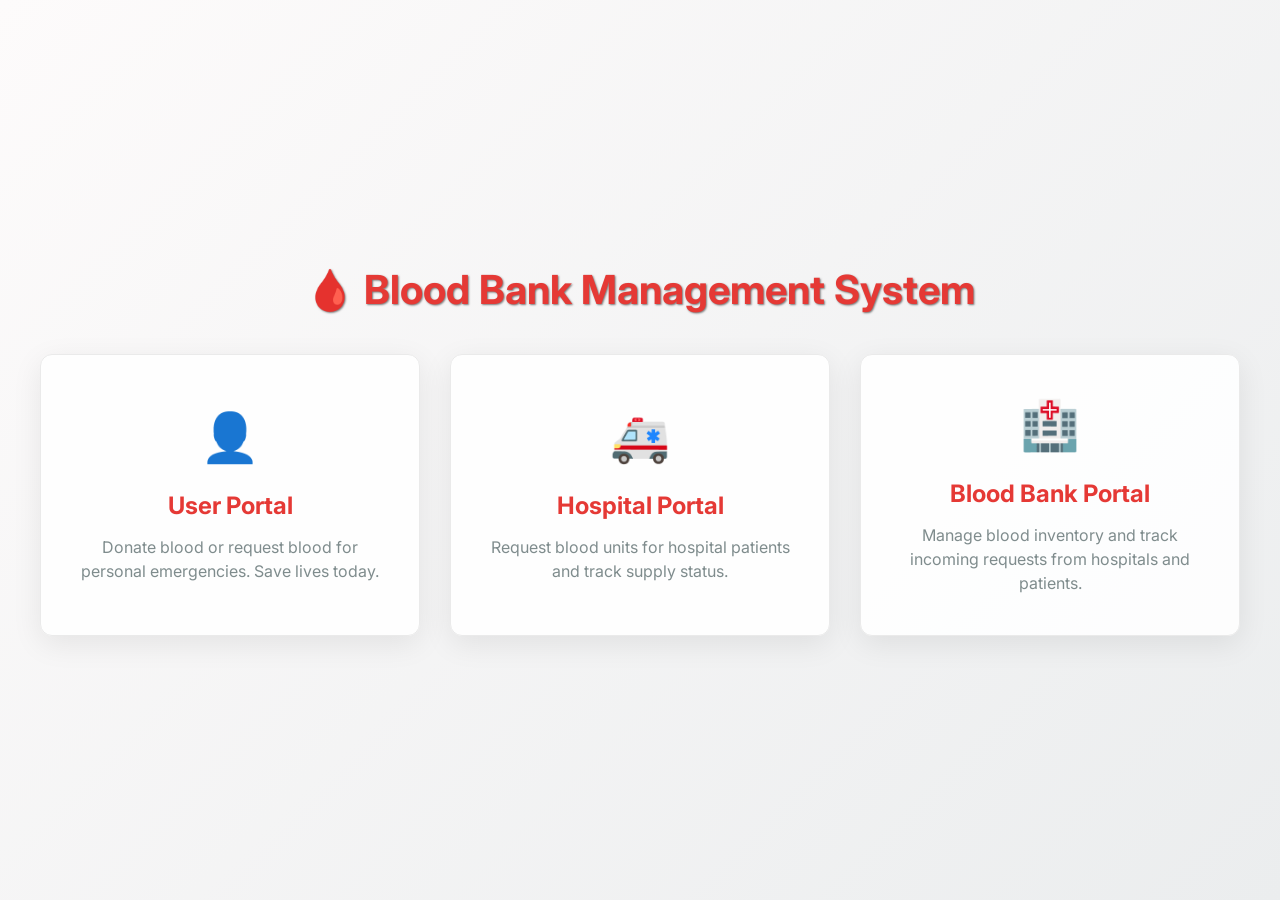
==== index.html @ 9276a055 "Complete Hackathon Enhancements: Hospital Portal and Light UI" ====
<!DOCTYPE html>
<html lang="en">
<head>
    <meta charset="UTF-8">
    <meta name="viewport" content="width=device-width, initial-scale=1.0">
    <title>Blood Bank System | Welcome</title>
    <link rel="stylesheet" href="style.css">
</head>
<body>
    <div class="container animate-in">
        <h1>🩸 Blood Bank Management System</h1>
        
        <div class="portals">
            <a href="user.html" class="portal-card delay-1">
                <div class="icon">👤</div>
                <h2>User Portal</h2>
                <p>Donate blood or request blood for personal emergencies. Save lives today.</p>
            </a>

            <a href="hospital.html" class="portal-card delay-2">
                <div class="icon">🚑</div>
                <h2>Hospital Portal</h2>
                <p>Request blood units for hospital patients and track supply status.</p>
            </a>

            <a href="bank.html" class="portal-card delay-3">
                <div class="icon">🏥</div>
                <h2>Blood Bank Portal</h2>
                <p>Manage blood inventory and track incoming requests from hospitals and patients.</p>
            </a>
        </div>
    </div>
</body>
</html>
---- style.css ----
@import url('https://fonts.googleapis.com/css2?family=Inter:wght@300;400;500;600;700&display=swap');

:root {
    --primary-color: #e53935;
    --primary-hover: #c62828;
    --bg-color: #f4f7f6;
    --card-bg: rgba(255, 255, 255, 0.9);
    --text-color: #2c3e50;
    --text-muted: #7f8c8d;
    --success-bg: #e8f5e9;
    --success-text: #2e7d32;
    --warning-bg: #fff3e0;
    --warning-text: #e65100;
    --danger-bg: #ffebee;
    --danger-text: #c62828;
    --shadow: 0 8px 30px rgba(0, 0, 0, 0.08);
    --border-radius: 12px;
    --border-color: #eaeaea;
}

* {
    margin: 0;
    padding: 0;
    box-sizing: border-box;
    font-family: 'Inter', sans-serif;
}

body {
    background: var(--bg-color);
    background-image: linear-gradient(135deg, #fdfbfb 0%, #ebedee 100%);
    color: var(--text-color);
    min-height: 100vh;
    padding: 20px;
    display: flex;
    justify-content: center;
    align-items: center;
}

.container {
    width: 100%;
    max-width: 1200px;
    margin: 0 auto;
}

h1 {
    text-align: center;
    color: var(--primary-color);
    margin-bottom: 40px;
    font-size: 2.5rem;
    font-weight: 700;
    text-shadow: 1px 1px 2px rgba(0,0,0,0.5);
}

.dashboard-header {
    display: flex;
    justify-content: space-between;
    align-items: center;
    margin-bottom: 30px;
}

.dashboard-header h1 {
    margin-bottom: 0;
    font-size: 2rem;
}

.back-link {
    text-decoration: none;
    color: var(--text-muted);
    font-weight: 500;
    transition: color 0.3s;
    display: inline-flex;
    align-items: center;
    gap: 8px;
}

.back-link:hover {
    color: var(--primary-color);
}

.portals {
    display: grid;
    grid-template-columns: repeat(auto-fit, minmax(300px, 1fr));
    gap: 30px;
    justify-content: center;
}

.portal-card {
    background: var(--card-bg);
    padding: 40px 30px;
    border-radius: var(--border-radius);
    box-shadow: var(--shadow);
    text-align: center;
    text-decoration: none;
    color: inherit;
    transition: transform 0.3s ease, box-shadow 0.3s ease, border-color 0.3s;
    border: 1px solid var(--border-color);
    display: flex;
    flex-direction: column;
    align-items: center;
    justify-content: center;
    gap: 15px;
}

.portal-card:hover {
    transform: translateY(-5px);
    box-shadow: 0 12px 40px rgba(0, 0, 0, 0.7);
    border-color: var(--primary-color);
}

.portal-card .icon {
    font-size: 3rem;
    margin-bottom: 10px;
}

.portal-card h2 {
    color: var(--primary-color);
    font-size: 1.5rem;
}

.portal-card p {
    color: var(--text-muted);
    line-height: 1.5;
}

/* Dashboard Specifics */
.stats-grid {
    display: grid;
    grid-template-columns: repeat(auto-fit, minmax(200px, 1fr));
    gap: 20px;
    margin-bottom: 30px;
}

.stat-card {
    background: var(--card-bg);
    border: 1px solid var(--border-color);
    padding: 20px;
    border-radius: var(--border-radius);
    text-align: center;
    box-shadow: var(--shadow);
}

.stat-card h3 {
    font-size: 1rem;
    color: var(--text-muted);
    margin-bottom: 10px;
}

.stat-card .value {
    font-size: 2rem;
    font-weight: 700;
    color: var(--primary-color);
}

.dashboard-grid {
    display: grid;
    grid-template-columns: repeat(auto-fit, minmax(350px, 1fr));
    gap: 30px;
}

.panel {
    background: var(--card-bg);
    padding: 30px;
    border-radius: var(--border-radius);
    box-shadow: var(--shadow);
    border: 1px solid var(--border-color);
    display: flex;
    flex-direction: column;
}

.panel h2 {
    color: var(--primary-color);
    margin-bottom: 20px;
    font-size: 1.5rem;
    display: flex;
    align-items: center;
    justify-content: space-between;
    border-bottom: 2px solid var(--border-color);
    padding-bottom: 10px;
}

.controls {
    display: flex;
    gap: 10px;
    margin-bottom: 15px;
}

.controls input, .controls select {
    padding: 8px 12px;
    background: #ffffff;
    border: 1px solid var(--border-color);
    color: var(--text-color);
    border-radius: 6px;
    flex: 1;
}

/* Forms */
.form-group {
    margin-bottom: 20px;
}

label {
    display: block;
    margin-bottom: 8px;
    font-weight: 600;
    color: var(--text-muted);
}

input, select {
    width: 100%;
    padding: 12px 15px;
    border: 1px solid var(--border-color);
    border-radius: 8px;
    font-size: 1rem;
    transition: border-color 0.3s, box-shadow 0.3s;
    background: #ffffff;
    color: var(--text-color);
}

input:focus, select:focus {
    outline: none;
    border-color: var(--primary-color);
    box-shadow: 0 0 0 3px rgba(229, 57, 53, 0.2);
}

.checkbox-group {
    display: flex;
    align-items: center;
    gap: 10px;
    background: var(--danger-bg);
    padding: 10px 15px;
    border-radius: 8px;
    border: 1px solid var(--danger-text);
}

.checkbox-group input[type="checkbox"] {
    width: auto;
    transform: scale(1.2);
}

.checkbox-group label {
    margin: 0;
    color: var(--danger-text);
    font-weight: 700;
}

button {
    width: 100%;
    padding: 14px;
    background: var(--primary-color);
    color: white;
    border: none;
    border-radius: 8px;
    cursor: pointer;
    font-weight: 600;
    font-size: 1.1rem;
    transition: background-color 0.3s, transform 0.1s;
    margin-top: 10px;
}

button.btn-secondary {
    background: #424242;
}

button.btn-secondary:hover {
    background: #616161;
}

button.btn-success {
    background: #2e7d32;
}

button.btn-success:hover {
    background: #1b5e20;
}

button:hover {
    background: var(--primary-hover);
}

button:active {
    transform: scale(0.98);
}

/* Status & Lists */
.msg-success {
    background: var(--success-bg);
    padding: 15px;
    margin-bottom: 20px;
    border-radius: 8px;
    color: var(--success-text);
    font-weight: 500;
    text-align: center;
    border: 1px solid var(--success-text);
}

.inventory-list, .requests-list {
    display: flex;
    flex-direction: column;
    gap: 12px;
    max-height: 500px;
    overflow-y: auto;
    padding-right: 5px;
}

/* Scrollbar */
::-webkit-scrollbar { width: 8px; }
::-webkit-scrollbar-track { background: transparent; border-radius: 4px; }
::-webkit-scrollbar-thumb { background: #d0d0d0; border-radius: 4px; }
::-webkit-scrollbar-thumb:hover { background: #b0b0b0; }

.item {
    background: #ffffff;
    padding: 15px;
    border-left: 4px solid #e0e0e0;
    border-radius: 6px;
    box-shadow: 0 2px 8px rgba(0,0,0,0.05);
    display: flex;
    justify-content: space-between;
    align-items: center;
    transition: transform 0.2s, border-color 0.3s;
}

.item:hover {
    transform: translateX(5px);
}

.item.urgent {
    background: var(--danger-bg);
    border-left-color: var(--primary-color);
}

.item.critical-stock {
    border: 1px solid var(--primary-color);
    background: var(--danger-bg);
}

.item-left {
    display: flex;
    flex-direction: column;
    gap: 5px;
}

.item-type {
    font-weight: 700;
    color: var(--text-color);
    font-size: 1.1rem;
    display: flex;
    align-items: center;
    gap: 8px;
}

.item-units {
    background: #f0f0f0;
    padding: 5px 10px;
    border-radius: 20px;
    font-weight: 600;
    font-size: 0.9rem;
    color: var(--text-color);
}

.item-details {
    font-size: 0.85rem;
    color: var(--text-muted);
}

.badge {
    padding: 4px 8px;
    border-radius: 4px;
    font-size: 0.75rem;
    font-weight: 700;
    text-transform: uppercase;
}

.badge-warning { background: var(--warning-bg); color: var(--warning-text); }
.badge-success { background: var(--success-bg); color: var(--success-text); }
.badge-danger { background: var(--danger-bg); color: var(--danger-text); }
.badge-info { background: rgba(33, 150, 243, 0.2); color: #64b5f6; }

.timestamp {
    font-size: 0.75rem;
    color: #777;
    margin-top: 5px;
}

.action-btn {
    padding: 6px 12px;
    font-size: 0.85rem;
    margin-top: 0;
    width: auto;
}

/* Animations */
@keyframes fadeIn {
    from { opacity: 0; transform: translateY(20px); }
    to { opacity: 1; transform: translateY(0); }
}

.animate-in { animation: fadeIn 0.6s ease-out forwards; }
.delay-1 { animation: fadeIn 0.6s ease-out 0.1s forwards; opacity: 0; }
.delay-2 { animation: fadeIn 0.6s ease-out 0.2s forwards; opacity: 0; }
.delay-3 { animation: fadeIn 0.6s ease-out 0.3s forwards; opacity: 0; }
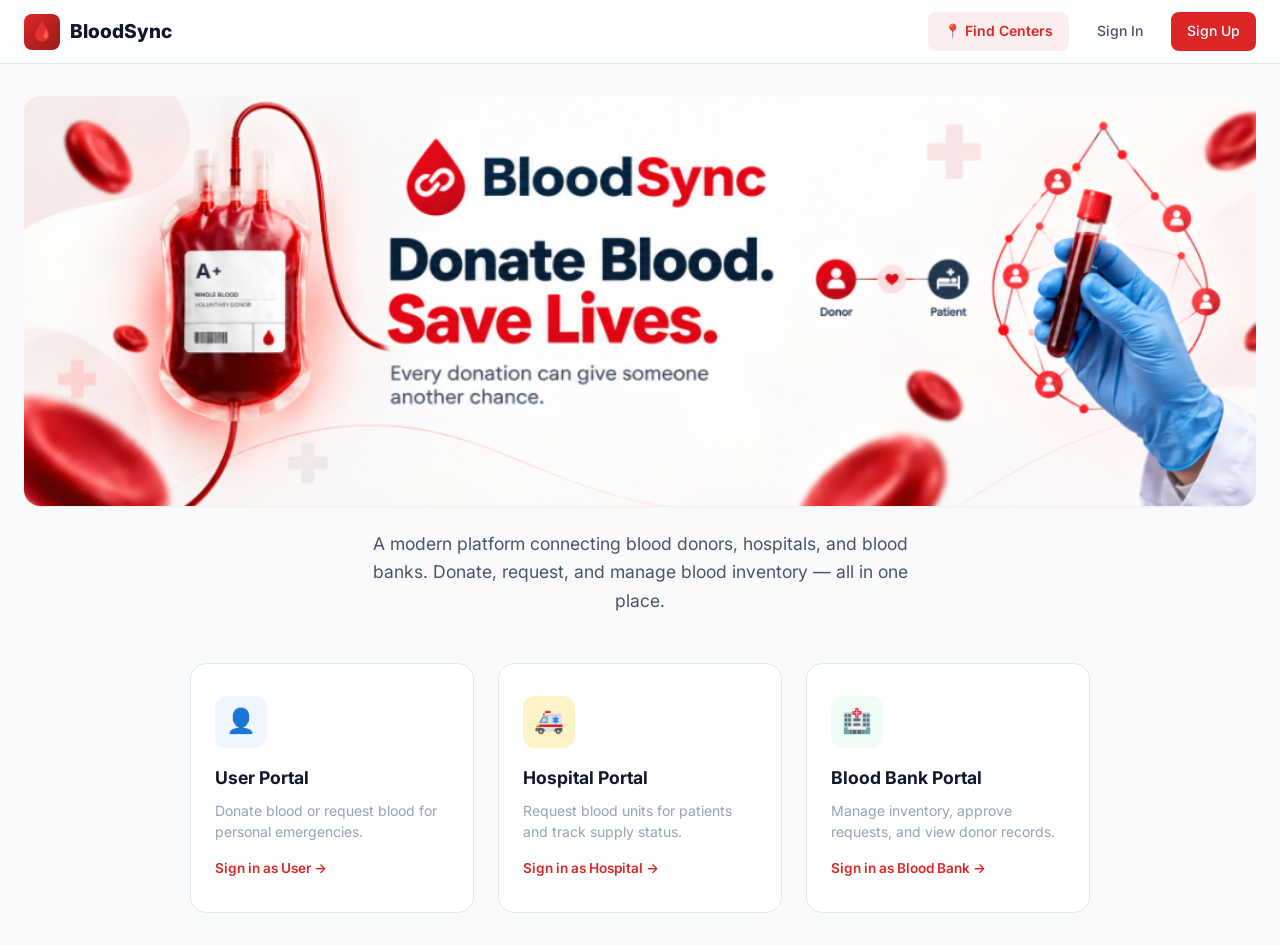
==== commit 93191346: "Added phone numbers, donor records, WhatsApp action and CSV export" ====
--- a/index.html
+++ b/index.html
@@ -3,30 +3,55 @@
 <head>
     <meta charset="UTF-8">
     <meta name="viewport" content="width=device-width, initial-scale=1.0">
-    <title>Blood Bank System | Welcome</title>
+    <title>BloodSync — Save Lives</title>
     <link rel="stylesheet" href="style.css">
 </head>
 <body>
-    <div class="container animate-in">
-        <h1>🩸 Blood Bank Management System</h1>
-        
-        <div class="portals">
-            <a href="user.html" class="portal-card delay-1">
-                <div class="icon">👤</div>
-                <h2>User Portal</h2>
-                <p>Donate blood or request blood for personal emergencies. Save lives today.</p>
+    <!-- NAVBAR -->
+    <nav class="navbar">
+        <a href="index.html" class="navbar-brand">
+            <div class="logo">🩸</div>
+            BloodSync
+        </a>
+        <div class="navbar-actions">
+            <a href="centers.php" class="nav-btn nav-btn-highlight">📍 Find Centers</a>
+            <a href="login.html" class="nav-btn nav-btn-ghost">Sign In</a>
+            <a href="register.html" class="nav-btn nav-btn-primary">Sign Up</a>
+        </div>
+    </nav>
+
+    <!-- HERO -->
+    <div class="page-wrapper">
+        <section class="hero animate-in" style="padding: 0; background: none; margin-bottom: 40px; box-shadow: none;">
+            <div class="hero-banner">
+                <img src="banner.png" alt="BloodSync Donate Blood. Save Lives." style="width: 100%; height: auto; border-radius: var(--radius-lg); box-shadow: var(--shadow-sm); display: block;">
+            </div>
+            <div style="text-align: center; margin-top: 24px; max-width: 800px; margin-left: auto; margin-right: auto;">
+                <p style="font-size: 1.1rem; color: var(--text-secondary); line-height: 1.6;">A modern platform connecting blood donors, hospitals, and blood banks. Donate, request, and manage blood inventory — all in one place.</p>
+            </div>
+        </section>
+
+        <!-- PORTAL CARDS -->
+        <div class="portal-grid">
+            <a href="login.html?role=user" class="portal-card delay-1">
+                <div class="portal-icon portal-icon-user">👤</div>
+                <h3>User Portal</h3>
+                <p>Donate blood or request blood for personal emergencies.</p>
+                <div class="portal-arrow">Sign in as User →</div>
             </a>
 
-            <a href="hospital.html" class="portal-card delay-2">
-                <div class="icon">🚑</div>
-                <h2>Hospital Portal</h2>
-                <p>Request blood units for hospital patients and track supply status.</p>
+            <a href="login.html?role=hospital" class="portal-card delay-2">
+                <div class="portal-icon portal-icon-hospital">🚑</div>
+                <h3>Hospital Portal</h3>
+                <p>Request blood units for patients and track supply status.</p>
+                <div class="portal-arrow">Sign in as Hospital →</div>
             </a>
 
-            <a href="bank.html" class="portal-card delay-3">
-                <div class="icon">🏥</div>
-                <h2>Blood Bank Portal</h2>
-                <p>Manage blood inventory and track incoming requests from hospitals and patients.</p>
+            <a href="login.html?role=bank" class="portal-card delay-3">
+                <div class="portal-icon portal-icon-bank">🏥</div>
+                <h3>Blood Bank Portal</h3>
+                <p>Manage inventory, approve requests, and view donor records.</p>
+                <div class="portal-arrow">Sign in as Blood Bank →</div>
             </a>
         </div>
     </div>
--- a/style.css
+++ b/style.css
@@ -1,401 +1,762 @@
-@import url('https://fonts.googleapis.com/css2?family=Inter:wght@300;400;500;600;700&display=swap');
-
+@import url('https://fonts.googleapis.com/css2?family=Inter:wght@300;400;500;600;700;800;900&display=swap');
+
+/* ========== DESIGN SYSTEM ========== */
 :root {
-    --primary-color: #e53935;
-    --primary-hover: #c62828;
-    --bg-color: #f4f7f6;
-    --card-bg: rgba(255, 255, 255, 0.9);
-    --text-color: #2c3e50;
-    --text-muted: #7f8c8d;
-    --success-bg: #e8f5e9;
-    --success-text: #2e7d32;
-    --warning-bg: #fff3e0;
-    --warning-text: #e65100;
-    --danger-bg: #ffebee;
-    --danger-text: #c62828;
-    --shadow: 0 8px 30px rgba(0, 0, 0, 0.08);
-    --border-radius: 12px;
-    --border-color: #eaeaea;
-}
-
-* {
-    margin: 0;
-    padding: 0;
-    box-sizing: border-box;
-    font-family: 'Inter', sans-serif;
-}
+    --primary: #dc2626;
+    --primary-hover: #b91c1c;
+    --primary-light: #fef2f2;
+    --primary-glow: rgba(220, 38, 38, 0.15);
+
+    --bg: #f8fafc;
+    --surface: #ffffff;
+    --surface-hover: #f1f5f9;
+    --text: #0f172a;
+    --text-secondary: #475569;
+    --text-muted: #94a3b8;
+    --border: #e2e8f0;
+
+    --success: #16a34a;
+    --success-bg: #f0fdf4;
+    --success-border: #bbf7d0;
+    --warning: #ea580c;
+    --warning-bg: #fff7ed;
+    --warning-border: #fed7aa;
+    --danger: #dc2626;
+    --danger-bg: #fef2f2;
+    --danger-border: #fecaca;
+    --info: #2563eb;
+    --info-bg: #eff6ff;
+    --info-border: #bfdbfe;
+
+    --radius-sm: 8px;
+    --radius: 12px;
+    --radius-lg: 16px;
+    --radius-xl: 20px;
+    --radius-full: 9999px;
+
+    --shadow-sm: 0 1px 2px rgba(0,0,0,0.05);
+    --shadow: 0 4px 6px -1px rgba(0,0,0,0.07), 0 2px 4px -2px rgba(0,0,0,0.05);
+    --shadow-md: 0 10px 15px -3px rgba(0,0,0,0.08), 0 4px 6px -4px rgba(0,0,0,0.05);
+    --shadow-lg: 0 20px 25px -5px rgba(0,0,0,0.08), 0 8px 10px -6px rgba(0,0,0,0.04);
+    --shadow-glow: 0 0 40px rgba(220, 38, 38, 0.12);
+}
+
+/* ========== BASE ========== */
+*, *::before, *::after {
+    margin: 0; padding: 0; box-sizing: border-box;
+}
+
+html { scroll-behavior: smooth; }
 
 body {
-    background: var(--bg-color);
-    background-image: linear-gradient(135deg, #fdfbfb 0%, #ebedee 100%);
-    color: var(--text-color);
+    font-family: 'Inter', -apple-system, BlinkMacSystemFont, sans-serif;
+    background: var(--bg);
+    color: var(--text);
     min-height: 100vh;
-    padding: 20px;
-    display: flex;
-    justify-content: center;
-    align-items: center;
-}
-
-.container {
-    width: 100%;
-    max-width: 1200px;
+    line-height: 1.6;
+    -webkit-font-smoothing: antialiased;
+}
+
+/* ========== NAVBAR ========== */
+.navbar {
+    background: rgba(255, 255, 255, 0.85);
+    backdrop-filter: blur(20px);
+    -webkit-backdrop-filter: blur(20px);
+    border-bottom: 1px solid var(--border);
+    padding: 0 24px;
+    height: 64px;
+    display: flex;
+    align-items: center;
+    justify-content: space-between;
+    position: sticky;
+    top: 0;
+    z-index: 100;
+}
+
+.navbar-brand {
+    display: flex;
+    align-items: center;
+    gap: 10px;
+    text-decoration: none;
+    font-weight: 800;
+    font-size: 1.2rem;
+    color: var(--text);
+}
+
+.navbar-brand .logo {
+    width: 36px;
+    height: 36px;
+    background: linear-gradient(135deg, var(--primary) 0%, #991b1b 100%);
+    border-radius: var(--radius-sm);
+    display: flex;
+    align-items: center;
+    justify-content: center;
+    color: white;
+    font-size: 1.2rem;
+}
+
+.navbar-actions {
+    display: flex;
+    align-items: center;
+    gap: 12px;
+}
+
+.nav-btn {
+    padding: 8px 16px;
+    border-radius: var(--radius-sm);
+    text-decoration: none;
+    font-weight: 500;
+    font-size: 0.875rem;
+    transition: all 0.2s;
+    border: none;
+    cursor: pointer;
+    display: inline-flex;
+    align-items: center;
+    gap: 6px;
+}
+
+.nav-btn-ghost {
+    background: transparent;
+    color: var(--text-secondary);
+}
+.nav-btn-ghost:hover {
+    background: var(--surface-hover);
+    color: var(--text);
+}
+
+.nav-btn-primary {
+    background: var(--primary);
+    color: white;
+}
+.nav-btn-primary:hover {
+    background: var(--primary-hover);
+    box-shadow: var(--shadow-glow);
+}
+
+.nav-btn-highlight {
+    background: rgba(220, 38, 38, 0.08);
+    color: var(--primary) !important;
+    font-weight: 600 !important;
+}
+.nav-btn-highlight:hover {
+    background: rgba(220, 38, 38, 0.15);
+}
+
+.nav-btn-success {
+    background: var(--success);
+    color: white;
+}
+.nav-btn-success:hover {
+    background: #15803d;
+}
+
+/* ========== LAYOUT ========== */
+.page-wrapper {
+    max-width: 1280px;
     margin: 0 auto;
-}
-
-h1 {
+    padding: 32px 24px;
+}
+
+.page-header {
+    margin-bottom: 32px;
+}
+
+.page-header h1 {
+    font-size: 1.875rem;
+    font-weight: 800;
+    color: var(--text);
+    letter-spacing: -0.02em;
+}
+
+.page-header p {
+    color: var(--text-muted);
+    margin-top: 4px;
+    font-size: 0.95rem;
+}
+
+/* ========== HERO (Landing Page) ========== */
+.hero {
     text-align: center;
-    color: var(--primary-color);
-    margin-bottom: 40px;
-    font-size: 2.5rem;
-    font-weight: 700;
-    text-shadow: 1px 1px 2px rgba(0,0,0,0.5);
-}
-
-.dashboard-header {
-    display: flex;
-    justify-content: space-between;
-    align-items: center;
-    margin-bottom: 30px;
-}
-
-.dashboard-header h1 {
-    margin-bottom: 0;
-    font-size: 2rem;
-}
-
-.back-link {
-    text-decoration: none;
-    color: var(--text-muted);
-    font-weight: 500;
-    transition: color 0.3s;
+    padding: 80px 20px;
+}
+
+.hero-badge {
     display: inline-flex;
     align-items: center;
-    gap: 8px;
-}
-
-.back-link:hover {
-    color: var(--primary-color);
-}
-
-.portals {
+    gap: 6px;
+    background: var(--primary-light);
+    color: var(--primary);
+    padding: 6px 14px;
+    border-radius: var(--radius-full);
+    font-size: 0.8rem;
+    font-weight: 600;
+    margin-bottom: 24px;
+    border: 1px solid var(--danger-border);
+}
+
+.hero h1 {
+    font-size: 3.5rem;
+    font-weight: 900;
+    color: var(--text);
+    letter-spacing: -0.03em;
+    line-height: 1.1;
+    margin-bottom: 16px;
+}
+
+.hero h1 span {
+    background: linear-gradient(135deg, var(--primary) 0%, #991b1b 100%);
+    -webkit-background-clip: text;
+    -webkit-text-fill-color: transparent;
+    background-clip: text;
+}
+
+.hero p {
+    font-size: 1.15rem;
+    color: var(--text-secondary);
+    max-width: 540px;
+    margin: 0 auto 48px;
+    line-height: 1.7;
+}
+
+/* ========== PORTAL CARDS ========== */
+.portal-grid {
     display: grid;
-    grid-template-columns: repeat(auto-fit, minmax(300px, 1fr));
-    gap: 30px;
-    justify-content: center;
+    grid-template-columns: repeat(3, 1fr);
+    gap: 24px;
+    max-width: 900px;
+    margin: 0 auto;
 }
 
 .portal-card {
-    background: var(--card-bg);
-    padding: 40px 30px;
-    border-radius: var(--border-radius);
-    box-shadow: var(--shadow);
-    text-align: center;
+    background: var(--surface);
+    border: 1px solid var(--border);
+    border-radius: var(--radius-lg);
+    padding: 32px 24px;
     text-decoration: none;
     color: inherit;
-    transition: transform 0.3s ease, box-shadow 0.3s ease, border-color 0.3s;
-    border: 1px solid var(--border-color);
-    display: flex;
-    flex-direction: column;
-    align-items: center;
-    justify-content: center;
-    gap: 15px;
+    transition: all 0.3s cubic-bezier(0.4, 0, 0.2, 1);
+    position: relative;
+    overflow: hidden;
+}
+
+.portal-card::before {
+    content: '';
+    position: absolute;
+    top: 0;
+    left: 0;
+    right: 0;
+    height: 3px;
+    background: linear-gradient(90deg, var(--primary) 0%, #f97316 100%);
+    opacity: 0;
+    transition: opacity 0.3s;
 }
 
 .portal-card:hover {
-    transform: translateY(-5px);
-    box-shadow: 0 12px 40px rgba(0, 0, 0, 0.7);
-    border-color: var(--primary-color);
-}
-
-.portal-card .icon {
-    font-size: 3rem;
-    margin-bottom: 10px;
-}
-
-.portal-card h2 {
-    color: var(--primary-color);
+    border-color: var(--primary);
+    box-shadow: var(--shadow-lg), var(--shadow-glow);
+    transform: translateY(-4px);
+}
+
+.portal-card:hover::before {
+    opacity: 1;
+}
+
+.portal-icon {
+    width: 52px;
+    height: 52px;
+    border-radius: var(--radius);
+    display: flex;
+    align-items: center;
+    justify-content: center;
     font-size: 1.5rem;
+    margin-bottom: 16px;
+}
+
+.portal-icon-user { background: #eff6ff; }
+.portal-icon-hospital { background: #fef3c7; }
+.portal-icon-bank { background: #f0fdf4; }
+
+.portal-card h3 {
+    font-size: 1.1rem;
+    font-weight: 700;
+    margin-bottom: 8px;
+    color: var(--text);
 }
 
 .portal-card p {
+    font-size: 0.875rem;
     color: var(--text-muted);
     line-height: 1.5;
 }
 
-/* Dashboard Specifics */
-.stats-grid {
+.portal-arrow {
+    margin-top: 16px;
+    color: var(--primary);
+    font-size: 0.85rem;
+    font-weight: 600;
+    display: inline-flex;
+    align-items: center;
+    gap: 4px;
+    transition: gap 0.2s;
+}
+
+.portal-card:hover .portal-arrow {
+    gap: 8px;
+}
+
+/* ========== STATS ========== */
+.stats-row {
     display: grid;
-    grid-template-columns: repeat(auto-fit, minmax(200px, 1fr));
+    grid-template-columns: repeat(auto-fit, minmax(220px, 1fr));
     gap: 20px;
-    margin-bottom: 30px;
+    margin-bottom: 28px;
 }
 
 .stat-card {
-    background: var(--card-bg);
-    border: 1px solid var(--border-color);
-    padding: 20px;
-    border-radius: var(--border-radius);
-    text-align: center;
-    box-shadow: var(--shadow);
-}
-
-.stat-card h3 {
+    background: var(--surface);
+    border: 1px solid var(--border);
+    border-radius: var(--radius);
+    padding: 24px;
+    display: flex;
+    align-items: flex-start;
+    gap: 16px;
+    transition: box-shadow 0.2s;
+}
+
+.stat-card:hover {
+    box-shadow: var(--shadow-md);
+}
+
+.stat-icon {
+    width: 44px;
+    height: 44px;
+    border-radius: var(--radius-sm);
+    display: flex;
+    align-items: center;
+    justify-content: center;
+    font-size: 1.2rem;
+    flex-shrink: 0;
+}
+
+.stat-icon-blood { background: var(--danger-bg); }
+.stat-icon-requests { background: var(--warning-bg); }
+.stat-icon-donations { background: var(--success-bg); }
+
+.stat-info h4 {
+    font-size: 0.8rem;
+    font-weight: 500;
+    color: var(--text-muted);
+    text-transform: uppercase;
+    letter-spacing: 0.05em;
+    margin-bottom: 4px;
+}
+
+.stat-info .stat-value {
+    font-size: 1.75rem;
+    font-weight: 800;
+    color: var(--text);
+    letter-spacing: -0.02em;
+}
+
+/* ========== PANELS / CARDS ========== */
+.grid-2 {
+    display: grid;
+    grid-template-columns: repeat(auto-fit, minmax(380px, 1fr));
+    gap: 24px;
+}
+
+.grid-3 {
+    display: grid;
+    grid-template-columns: repeat(auto-fit, minmax(320px, 1fr));
+    gap: 24px;
+}
+
+.card {
+    background: var(--surface);
+    border: 1px solid var(--border);
+    border-radius: var(--radius-lg);
+    overflow: hidden;
+    display: flex;
+    flex-direction: column;
+}
+
+.card-header {
+    padding: 20px 24px;
+    border-bottom: 1px solid var(--border);
+    display: flex;
+    align-items: center;
+    justify-content: space-between;
+}
+
+.card-header h2 {
     font-size: 1rem;
+    font-weight: 700;
+    color: var(--text);
+    display: flex;
+    align-items: center;
+    gap: 8px;
+}
+
+.card-header-icon {
+    width: 28px;
+    height: 28px;
+    border-radius: 6px;
+    background: var(--primary-light);
+    color: var(--primary);
+    display: flex;
+    align-items: center;
+    justify-content: center;
+    font-size: 0.85rem;
+}
+
+.card-body {
+    padding: 20px 24px;
+    flex: 1;
+    overflow-y: auto;
+    max-height: 450px;
+}
+
+/* ========== FORMS ========== */
+.form-group {
+    margin-bottom: 18px;
+}
+
+.form-label {
+    display: block;
+    font-size: 0.8rem;
+    font-weight: 600;
+    color: var(--text-secondary);
+    margin-bottom: 6px;
+    text-transform: uppercase;
+    letter-spacing: 0.04em;
+}
+
+.form-input, .form-select {
+    width: 100%;
+    padding: 11px 14px;
+    border: 1px solid var(--border);
+    border-radius: var(--radius-sm);
+    font-size: 0.95rem;
+    font-family: inherit;
+    color: var(--text);
+    background: var(--surface);
+    transition: all 0.2s;
+    outline: none;
+}
+
+.form-input:focus, .form-select:focus {
+    border-color: var(--primary);
+    box-shadow: 0 0 0 3px var(--primary-glow);
+}
+
+.form-input::placeholder {
     color: var(--text-muted);
-    margin-bottom: 10px;
-}
-
-.stat-card .value {
-    font-size: 2rem;
+}
+
+/* ========== PASSWORD TOGGLE ========== */
+.password-wrapper {
+    position: relative;
+    display: block;
+}
+
+.password-toggle {
+    position: absolute;
+    right: 12px;
+    top: 50%;
+    transform: translateY(-50%);
+    background: none;
+    border: none;
+    color: var(--text-muted);
+    cursor: pointer;
+    font-size: 1.1rem;
+    padding: 0;
+    display: flex;
+    align-items: center;
+    justify-content: center;
+    transition: color 0.2s;
+}
+
+.password-toggle:hover {
+    color: var(--text);
+}
+
+/* ========== CHECKBOX URGENT ========== */
+.urgent-toggle {
+    display: flex;
+    align-items: center;
+    gap: 12px;
+    padding: 12px 16px;
+    background: var(--danger-bg);
+    border: 1px dashed var(--danger-border);
+    border-radius: var(--radius-sm);
+    cursor: pointer;
+}
+
+.urgent-toggle input[type="checkbox"] {
+    width: 18px;
+    height: 18px;
+    accent-color: var(--danger);
+}
+
+.urgent-toggle span {
+    font-size: 0.85rem;
     font-weight: 700;
-    color: var(--primary-color);
-}
-
-.dashboard-grid {
-    display: grid;
-    grid-template-columns: repeat(auto-fit, minmax(350px, 1fr));
-    gap: 30px;
-}
-
-.panel {
-    background: var(--card-bg);
-    padding: 30px;
-    border-radius: var(--border-radius);
-    box-shadow: var(--shadow);
-    border: 1px solid var(--border-color);
+    color: var(--danger);
+    text-transform: uppercase;
+    letter-spacing: 0.03em;
+}
+
+/* ========== BUTTONS ========== */
+.btn {
+    display: inline-flex;
+    align-items: center;
+    justify-content: center;
+    gap: 8px;
+    padding: 12px 20px;
+    border: none;
+    border-radius: var(--radius-sm);
+    font-size: 0.95rem;
+    font-weight: 600;
+    font-family: inherit;
+    cursor: pointer;
+    transition: all 0.2s;
+    width: 100%;
+    text-decoration: none;
+}
+
+.btn:active { transform: scale(0.98); }
+
+.btn-primary {
+    background: linear-gradient(135deg, var(--primary) 0%, #b91c1c 100%);
+    color: white;
+    box-shadow: 0 2px 8px rgba(220, 38, 38, 0.3);
+}
+.btn-primary:hover {
+    box-shadow: 0 4px 16px rgba(220, 38, 38, 0.4);
+}
+
+.btn-outline {
+    background: transparent;
+    border: 1px solid var(--border);
+    color: var(--text-secondary);
+}
+.btn-outline:hover {
+    background: var(--surface-hover);
+    border-color: var(--text-muted);
+}
+
+.btn-success {
+    background: linear-gradient(135deg, var(--success) 0%, #15803d 100%);
+    color: white;
+}
+
+.btn-sm {
+    padding: 6px 12px;
+    font-size: 0.8rem;
+    width: auto;
+    border-radius: 6px;
+}
+
+/* ========== SEARCH / CONTROLS ========== */
+.controls-bar {
+    display: flex;
+    gap: 10px;
+    margin-bottom: 16px;
+}
+
+.controls-bar .form-input,
+.controls-bar .form-select {
+    padding: 9px 12px;
+    font-size: 0.85rem;
+}
+
+/* ========== LIST ITEMS ========== */
+.list-container {
     display: flex;
     flex-direction: column;
-}
-
-.panel h2 {
-    color: var(--primary-color);
-    margin-bottom: 20px;
-    font-size: 1.5rem;
+    gap: 10px;
+}
+
+.list-item {
     display: flex;
     align-items: center;
     justify-content: space-between;
-    border-bottom: 2px solid var(--border-color);
-    padding-bottom: 10px;
-}
-
-.controls {
-    display: flex;
-    gap: 10px;
-    margin-bottom: 15px;
-}
-
-.controls input, .controls select {
-    padding: 8px 12px;
-    background: #ffffff;
-    border: 1px solid var(--border-color);
-    color: var(--text-color);
-    border-radius: 6px;
-    flex: 1;
-}
-
-/* Forms */
-.form-group {
-    margin-bottom: 20px;
-}
-
-label {
-    display: block;
-    margin-bottom: 8px;
+    padding: 14px 16px;
+    background: var(--bg);
+    border: 1px solid transparent;
+    border-radius: var(--radius-sm);
+    transition: all 0.2s;
+}
+
+.list-item:hover {
+    background: var(--surface-hover);
+    border-color: var(--border);
+}
+
+.list-item.urgent-item {
+    background: var(--danger-bg);
+    border-color: var(--danger-border);
+}
+
+.list-item.critical-item {
+    background: var(--danger-bg);
+    border-color: var(--danger-border);
+}
+
+.list-item-left {
+    display: flex;
+    align-items: center;
+    gap: 12px;
+}
+
+.blood-badge {
+    width: 42px;
+    height: 42px;
+    border-radius: var(--radius-sm);
+    display: flex;
+    align-items: center;
+    justify-content: center;
+    font-weight: 800;
+    font-size: 0.8rem;
+    flex-shrink: 0;
+    color: white;
+}
+
+.blood-badge-default { background: linear-gradient(135deg, var(--primary) 0%, #991b1b 100%); }
+
+.list-item-info h4 {
+    font-size: 0.9rem;
     font-weight: 600;
+    color: var(--text);
+}
+
+.list-item-info p {
+    font-size: 0.8rem;
     color: var(--text-muted);
-}
-
-input, select {
-    width: 100%;
-    padding: 12px 15px;
-    border: 1px solid var(--border-color);
-    border-radius: 8px;
-    font-size: 1rem;
-    transition: border-color 0.3s, box-shadow 0.3s;
-    background: #ffffff;
-    color: var(--text-color);
-}
-
-input:focus, select:focus {
-    outline: none;
-    border-color: var(--primary-color);
-    box-shadow: 0 0 0 3px rgba(229, 57, 53, 0.2);
-}
-
-.checkbox-group {
-    display: flex;
-    align-items: center;
-    gap: 10px;
-    background: var(--danger-bg);
-    padding: 10px 15px;
-    border-radius: 8px;
-    border: 1px solid var(--danger-text);
-}
-
-.checkbox-group input[type="checkbox"] {
-    width: auto;
-    transform: scale(1.2);
-}
-
-.checkbox-group label {
-    margin: 0;
-    color: var(--danger-text);
+    margin-top: 2px;
+}
+
+.list-item-right {
+    display: flex;
+    flex-direction: column;
+    align-items: flex-end;
+    gap: 6px;
+}
+
+.units-pill {
+    background: var(--surface);
+    border: 1px solid var(--border);
+    padding: 4px 12px;
+    border-radius: var(--radius-full);
+    font-size: 0.8rem;
     font-weight: 700;
-}
-
-button {
-    width: 100%;
-    padding: 14px;
-    background: var(--primary-color);
-    color: white;
-    border: none;
-    border-radius: 8px;
-    cursor: pointer;
-    font-weight: 600;
-    font-size: 1.1rem;
-    transition: background-color 0.3s, transform 0.1s;
-    margin-top: 10px;
-}
-
-button.btn-secondary {
-    background: #424242;
-}
-
-button.btn-secondary:hover {
-    background: #616161;
-}
-
-button.btn-success {
-    background: #2e7d32;
-}
-
-button.btn-success:hover {
-    background: #1b5e20;
-}
-
-button:hover {
-    background: var(--primary-hover);
-}
-
-button:active {
-    transform: scale(0.98);
-}
-
-/* Status & Lists */
-.msg-success {
-    background: var(--success-bg);
-    padding: 15px;
-    margin-bottom: 20px;
-    border-radius: 8px;
-    color: var(--success-text);
-    font-weight: 500;
-    text-align: center;
-    border: 1px solid var(--success-text);
-}
-
-.inventory-list, .requests-list {
-    display: flex;
-    flex-direction: column;
-    gap: 12px;
-    max-height: 500px;
-    overflow-y: auto;
-    padding-right: 5px;
-}
-
-/* Scrollbar */
-::-webkit-scrollbar { width: 8px; }
-::-webkit-scrollbar-track { background: transparent; border-radius: 4px; }
-::-webkit-scrollbar-thumb { background: #d0d0d0; border-radius: 4px; }
-::-webkit-scrollbar-thumb:hover { background: #b0b0b0; }
-
-.item {
-    background: #ffffff;
-    padding: 15px;
-    border-left: 4px solid #e0e0e0;
-    border-radius: 6px;
-    box-shadow: 0 2px 8px rgba(0,0,0,0.05);
-    display: flex;
-    justify-content: space-between;
-    align-items: center;
-    transition: transform 0.2s, border-color 0.3s;
-}
-
-.item:hover {
-    transform: translateX(5px);
-}
-
-.item.urgent {
-    background: var(--danger-bg);
-    border-left-color: var(--primary-color);
-}
-
-.item.critical-stock {
-    border: 1px solid var(--primary-color);
-    background: var(--danger-bg);
-}
-
-.item-left {
-    display: flex;
-    flex-direction: column;
-    gap: 5px;
-}
-
-.item-type {
-    font-weight: 700;
-    color: var(--text-color);
-    font-size: 1.1rem;
-    display: flex;
-    align-items: center;
-    gap: 8px;
-}
-
-.item-units {
-    background: #f0f0f0;
-    padding: 5px 10px;
-    border-radius: 20px;
-    font-weight: 600;
-    font-size: 0.9rem;
-    color: var(--text-color);
-}
-
-.item-details {
-    font-size: 0.85rem;
-    color: var(--text-muted);
-}
-
+    color: var(--text);
+}
+
+/* ========== BADGES ========== */
 .badge {
-    padding: 4px 8px;
-    border-radius: 4px;
-    font-size: 0.75rem;
+    display: inline-flex;
+    align-items: center;
+    padding: 3px 8px;
+    border-radius: var(--radius-full);
+    font-size: 0.7rem;
     font-weight: 700;
     text-transform: uppercase;
-}
-
-.badge-warning { background: var(--warning-bg); color: var(--warning-text); }
-.badge-success { background: var(--success-bg); color: var(--success-text); }
-.badge-danger { background: var(--danger-bg); color: var(--danger-text); }
-.badge-info { background: rgba(33, 150, 243, 0.2); color: #64b5f6; }
-
+    letter-spacing: 0.04em;
+}
+
+.badge-pending { background: var(--warning-bg); color: var(--warning); border: 1px solid var(--warning-border); }
+.badge-completed { background: var(--info-bg); color: var(--info); border: 1px solid var(--info-border); }
+.badge-received { background: var(--success-bg); color: var(--success); border: 1px solid var(--success-border); }
+.badge-urgent { background: var(--danger-bg); color: var(--danger); border: 1px solid var(--danger-border); }
+.badge-critical { background: var(--danger-bg); color: var(--danger); border: 1px solid var(--danger-border); }
+.badge-success { background: var(--success-bg); color: var(--success); border: 1px solid var(--success-border); }
+
+/* ========== WHATSAPP LINK ========== */
+.wa-link {
+    color: #25D366;
+    text-decoration: none;
+    font-weight: 600;
+    font-size: 0.8rem;
+    display: inline-flex;
+    align-items: center;
+    gap: 3px;
+}
+.wa-link:hover { text-decoration: underline; }
+
+/* ========== SUCCESS MESSAGE ========== */
+.success-page {
+    display: flex;
+    align-items: center;
+    justify-content: center;
+    min-height: 100vh;
+    padding: 24px;
+}
+
+.success-box {
+    background: var(--surface);
+    border: 1px solid var(--border);
+    border-radius: var(--radius-lg);
+    padding: 48px;
+    text-align: center;
+    max-width: 460px;
+    box-shadow: var(--shadow-lg);
+}
+
+.success-box .success-icon {
+    width: 64px;
+    height: 64px;
+    background: var(--success-bg);
+    border-radius: 50%;
+    display: flex;
+    align-items: center;
+    justify-content: center;
+    font-size: 2rem;
+    margin: 0 auto 20px;
+}
+
+.success-box h2 {
+    font-size: 1.3rem;
+    font-weight: 700;
+    color: var(--text);
+    margin-bottom: 8px;
+}
+
+.success-box p {
+    color: var(--text-secondary);
+    margin-bottom: 24px;
+}
+
+/* ========== SCROLLBAR ========== */
+::-webkit-scrollbar { width: 6px; }
+::-webkit-scrollbar-track { background: transparent; }
+::-webkit-scrollbar-thumb { background: #cbd5e1; border-radius: 3px; }
+::-webkit-scrollbar-thumb:hover { background: #94a3b8; }
+
+/* ========== TIMESTAMP ========== */
 .timestamp {
     font-size: 0.75rem;
-    color: #777;
-    margin-top: 5px;
-}
-
-.action-btn {
-    padding: 6px 12px;
-    font-size: 0.85rem;
-    margin-top: 0;
-    width: auto;
-}
-
-/* Animations */
-@keyframes fadeIn {
-    from { opacity: 0; transform: translateY(20px); }
+    color: var(--text-muted);
+}
+
+/* ========== ANIMATIONS ========== */
+@keyframes fadeUp {
+    from { opacity: 0; transform: translateY(16px); }
     to { opacity: 1; transform: translateY(0); }
 }
 
-.animate-in { animation: fadeIn 0.6s ease-out forwards; }
-.delay-1 { animation: fadeIn 0.6s ease-out 0.1s forwards; opacity: 0; }
-.delay-2 { animation: fadeIn 0.6s ease-out 0.2s forwards; opacity: 0; }
-.delay-3 { animation: fadeIn 0.6s ease-out 0.3s forwards; opacity: 0; }
+.animate-in { animation: fadeUp 0.5s ease-out forwards; }
+.delay-1 { animation: fadeUp 0.5s ease-out 0.1s forwards; opacity: 0; }
+.delay-2 { animation: fadeUp 0.5s ease-out 0.2s forwards; opacity: 0; }
+.delay-3 { animation: fadeUp 0.5s ease-out 0.3s forwards; opacity: 0; }
+.delay-4 { animation: fadeUp 0.5s ease-out 0.4s forwards; opacity: 0; }
+
+/* ========== RESPONSIVE ========== */
+@media (max-width: 768px) {
+    .portal-grid { grid-template-columns: 1fr; }
+    .hero h1 { font-size: 2.2rem; }
+    .grid-2, .grid-3 { grid-template-columns: 1fr; }
+    .stats-row { grid-template-columns: 1fr; }
+    .navbar { padding: 0 16px; }
+    .page-wrapper { padding: 20px 16px; }
+}
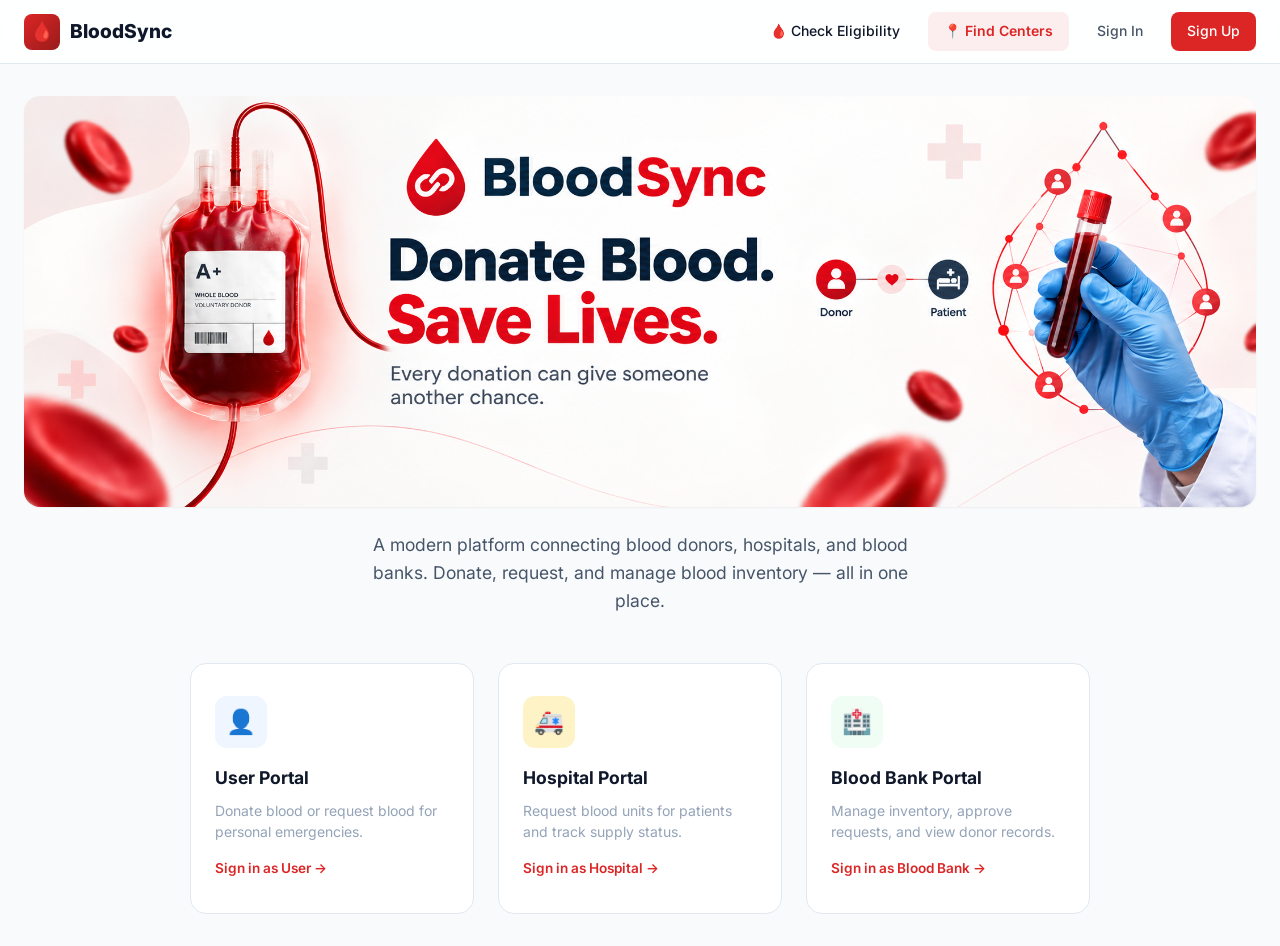
==== commit b6dad8af: "Update project files" ====
--- a/index.html
+++ b/index.html
@@ -14,6 +14,7 @@
             BloodSync
         </a>
         <div class="navbar-actions">
+            <a onclick="document.getElementById('eligibilityModal').style.display='flex'" class="nav-btn" style="cursor: pointer;">🩸 Check Eligibility</a>
             <a href="centers.php" class="nav-btn nav-btn-highlight">📍 Find Centers</a>
             <a href="login.html" class="nav-btn nav-btn-ghost">Sign In</a>
             <a href="register.html" class="nav-btn nav-btn-primary">Sign Up</a>
@@ -55,5 +56,41 @@
             </a>
         </div>
     </div>
+
+    <!-- Eligibility Modal -->
+    <div id="eligibilityModal" style="display:none; position:fixed; top:0; left:0; width:100%; height:100%; background:rgba(0,0,0,0.55); z-index:1001; align-items:center; justify-content:center;">
+        <div style="width: 500px; max-width: 92%; background: var(--bg); margin:auto; border-radius: var(--radius-lg); box-shadow: 0 20px 25px -5px rgba(0, 0, 0, 0.2); overflow: hidden; display: flex; flex-direction: column;">
+            <div style="display:flex; justify-content:space-between; align-items:center; padding: 16px 24px; border-bottom:1px solid var(--border); background: var(--surface);">
+                <h2 style="margin:0; font-size:1.15rem; display:flex; align-items:center; gap:8px;">
+                    <span>🩸</span> Blood Compatibility
+                </h2>
+                <button onclick="document.getElementById('eligibilityModal').style.display='none'" style="background:none; border:none; cursor:pointer; font-size:1.5rem; color:var(--text-muted);">&times;</button>
+            </div>
+            <div style="padding: 20px 24px; max-height:400px; overflow-y:auto; background: var(--surface);">
+                <table style="width:100%; border-collapse:collapse; font-size:14px;">
+                    <thead>
+                        <tr style="background:var(--surface-alt); text-align:left;">
+                            <th style="padding:10px; border-bottom:2px solid var(--border);">Blood Type</th>
+                            <th style="padding:10px; border-bottom:2px solid var(--border);">Can Donate To</th>
+                            <th style="padding:10px; border-bottom:2px solid var(--border);">Can Receive From</th>
+                        </tr>
+                    </thead>
+                    <tbody>
+                        <tr><td style="padding:10px; border-bottom:1px solid var(--border); font-weight:bold; color:#dc2626;">O-</td><td style="padding:10px; border-bottom:1px solid var(--border);">All</td><td style="padding:10px; border-bottom:1px solid var(--border);">O-</td></tr>
+                        <tr><td style="padding:10px; border-bottom:1px solid var(--border); font-weight:bold; color:#dc2626;">O+</td><td style="padding:10px; border-bottom:1px solid var(--border);">O+, A+, B+, AB+</td><td style="padding:10px; border-bottom:1px solid var(--border);">O+, O-</td></tr>
+                        <tr><td style="padding:10px; border-bottom:1px solid var(--border); font-weight:bold; color:#dc2626;">A-</td><td style="padding:10px; border-bottom:1px solid var(--border);">A-, A+, AB-, AB+</td><td style="padding:10px; border-bottom:1px solid var(--border);">A-, O-</td></tr>
+                        <tr><td style="padding:10px; border-bottom:1px solid var(--border); font-weight:bold; color:#dc2626;">A+</td><td style="padding:10px; border-bottom:1px solid var(--border);">A+, AB+</td><td style="padding:10px; border-bottom:1px solid var(--border);">A+, A-, O+, O-</td></tr>
+                        <tr><td style="padding:10px; border-bottom:1px solid var(--border); font-weight:bold; color:#dc2626;">B-</td><td style="padding:10px; border-bottom:1px solid var(--border);">B-, B+, AB-, AB+</td><td style="padding:10px; border-bottom:1px solid var(--border);">B-, O-</td></tr>
+                        <tr><td style="padding:10px; border-bottom:1px solid var(--border); font-weight:bold; color:#dc2626;">B+</td><td style="padding:10px; border-bottom:1px solid var(--border);">B+, AB+</td><td style="padding:10px; border-bottom:1px solid var(--border);">B+, B-, O+, O-</td></tr>
+                        <tr><td style="padding:10px; border-bottom:1px solid var(--border); font-weight:bold; color:#dc2626;">AB-</td><td style="padding:10px; border-bottom:1px solid var(--border);">AB-, AB+</td><td style="padding:10px; border-bottom:1px solid var(--border);">AB-, A-, B-, O-</td></tr>
+                        <tr><td style="padding:10px; border-bottom:1px solid var(--border); font-weight:bold; color:#dc2626;">AB+</td><td style="padding:10px; border-bottom:1px solid var(--border);">AB+</td><td style="padding:10px; border-bottom:1px solid var(--border);">All</td></tr>
+                    </tbody>
+                </table>
+            </div>
+            <div style="padding:16px 24px; border-top:1px solid var(--border); background: var(--surface); text-align:right;">
+                <button type="button" class="nav-btn" style="border: 1px solid var(--border); background: transparent; cursor: pointer; color: var(--text);" onclick="document.getElementById('eligibilityModal').style.display='none'">Got it</button>
+            </div>
+        </div>
+    </div>
 </body>
 </html>
